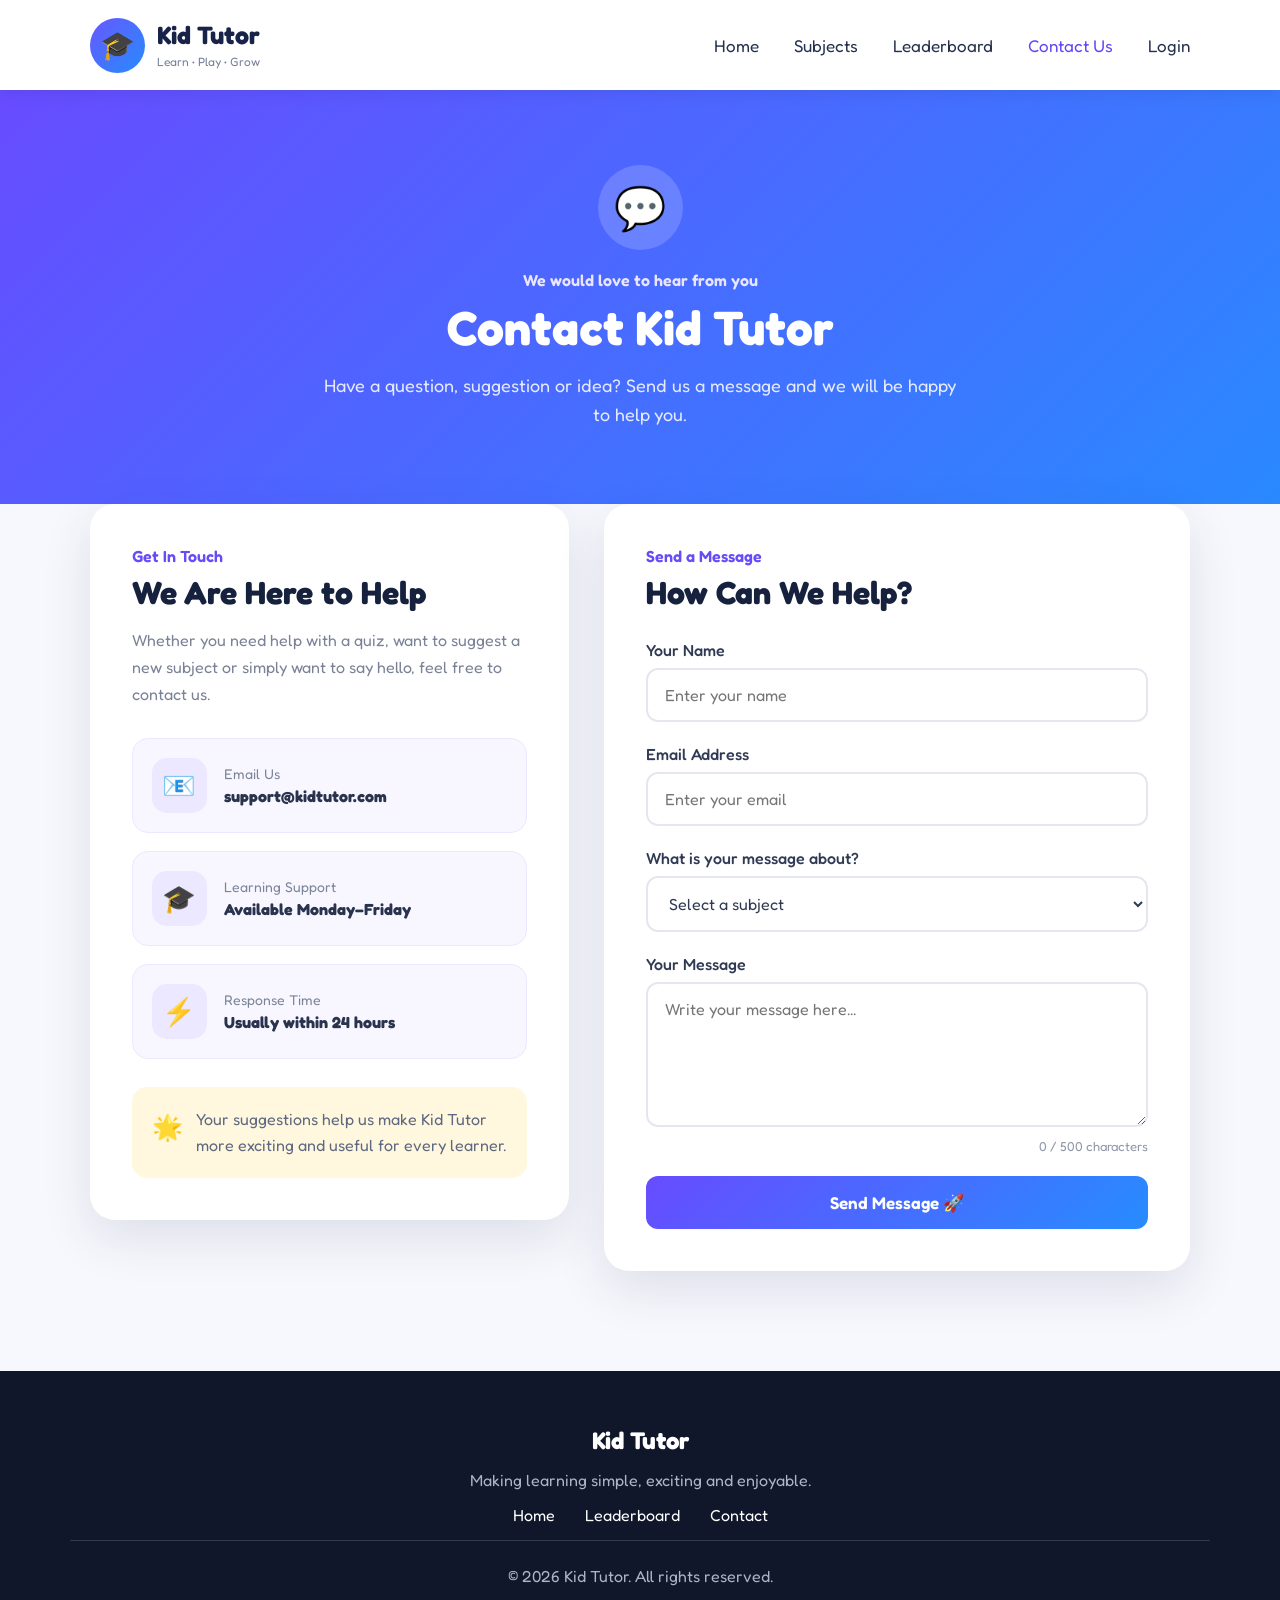
==== contact.html @ fa397f94 "Initial Kid Tutor project with adaptive AI quiz" ====
<!DOCTYPE html>
<html lang="en">

<head>

    <meta charset="UTF-8">

    <meta
        name="viewport"
        content="width=device-width, initial-scale=1.0"
    >

    <title>Contact Us | Kid Tutor</title>

    <link
        rel="stylesheet"
        href="css/style.css"
    >

</head>

<body>


<!-- NAVBAR -->

<header class="navbar">

    <a
        href="index.html"
        class="logo"
    >

        <div class="logo-icon">

            🎓

        </div>


        <div>

            <h2>

                Kid Tutor

            </h2>

            <span>

                Learn • Play • Grow

            </span>

        </div>

    </a>


    <nav>

        <a href="index.html">

            Home

        </a>


        <a href="index.html#subjects">

            Subjects

        </a>


        <a href="leaderboard.html">

            Leaderboard

        </a>


        <a
            href="contact.html"
            class="active"
        >

            Contact Us

        </a>


        <a href="login.html">

            Login

        </a>

    </nav>

</header>


<!-- CONTACT HERO -->

<section class="contact-hero">


    <div class="contact-hero-content">


        <div class="contact-hero-icon">

            💬

        </div>


        <p>

            We would love to hear from you

        </p>


        <h1>

            Contact Kid Tutor

        </h1>


        <span>

            Have a question, suggestion or idea?
            Send us a message and we will be happy
            to help you.

        </span>


    </div>


</section>


<!-- CONTACT PAGE -->

<main class="contact-page">


    <section class="contact-container">


        <!-- LEFT SIDE -->

        <div class="contact-information">


            <p class="quiz-label">

                Get In Touch

            </p>


            <h2>

                We Are Here to Help

            </h2>


            <p class="contact-introduction">

                Whether you need help with a quiz,
                want to suggest a new subject or
                simply want to say hello, feel free
                to contact us.

            </p>


            <!-- EMAIL -->

            <article class="contact-info-card">


                <div class="contact-info-icon">

                    📧

                </div>


                <div>

                    <p>

                        Email Us

                    </p>


                    <h3>

                        support@kidtutor.com

                    </h3>

                </div>


            </article>


            <!-- SUPPORT -->

            <article class="contact-info-card">


                <div class="contact-info-icon">

                    🎓

                </div>


                <div>

                    <p>

                        Learning Support

                    </p>


                    <h3>

                        Available Monday–Friday

                    </h3>

                </div>


            </article>


            <!-- RESPONSE -->

            <article class="contact-info-card">


                <div class="contact-info-icon">

                    ⚡

                </div>


                <div>

                    <p>

                        Response Time

                    </p>


                    <h3>

                        Usually within 24 hours

                    </h3>

                </div>


            </article>


            <!-- SMALL MESSAGE -->

            <div class="contact-note">

                <span>

                    🌟

                </span>


                <p>

                    Your suggestions help us make
                    Kid Tutor more exciting and
                    useful for every learner.

                </p>

            </div>


        </div>


        <!-- CONTACT FORM -->

        <div class="contact-form-card">


            <p class="quiz-label">

                Send a Message

            </p>


            <h2>

                How Can We Help?

            </h2>


            <form id="contactForm">


                <!-- NAME -->

                <div class="form-group">


                    <label for="contactName">

                        Your Name

                    </label>


                    <input

                        id="contactName"

                        type="text"

                        placeholder="Enter your name"

                        required

                    >


                </div>


                <!-- EMAIL -->

                <div class="form-group">


                    <label for="contactEmail">

                        Email Address

                    </label>


                    <input

                        id="contactEmail"

                        type="email"

                        placeholder="Enter your email"

                        required

                    >


                </div>


                <!-- SUBJECT -->

                <div class="form-group">


                    <label for="contactSubject">

                        What is your message about?

                    </label>


                    <select

                        id="contactSubject"

                        required

                    >


                        <option value="">

                            Select a subject

                        </option>


                        <option value="Quiz Help">

                            Quiz Help

                        </option>


                        <option value="New Subject">

                            Suggest a New Subject

                        </option>


                        <option value="Technical Problem">

                            Technical Problem

                        </option>


                        <option value="Feedback">

                            Feedback

                        </option>


                        <option value="Other">

                            Other

                        </option>


                    </select>


                </div>


                <!-- MESSAGE -->

                <div class="form-group">


                    <label for="contactMessage">

                        Your Message

                    </label>


                    <textarea

                        id="contactMessage"

                        placeholder="Write your message here..."

                        maxlength="500"

                        required

                    ></textarea>


                    <div class="character-count">


                        <span id="characterNumber">

                            0

                        </span>

                        / 500 characters


                    </div>


                </div>


                <!-- BUTTON -->

                <button

                    type="submit"

                    class="auth-button"

                >

                    Send Message 🚀

                </button>


            </form>


            <!-- SUCCESS/ERROR -->

            <div

                id="contactFormMessage"

                class="form-message"

            >

            </div>


        </div>


    </section>


</main>


<!-- FOOTER -->

<footer>


    <h2>

        Kid Tutor

    </h2>


    <p>

        Making learning simple,
        exciting and enjoyable.

    </p>


    <div class="footer-links">


        <a href="index.html">

            Home

        </a>


        <a href="leaderboard.html">

            Leaderboard

        </a>


        <a href="contact.html">

            Contact

        </a>


    </div>


    <p class="copyright">

        © 2026 Kid Tutor.
        All rights reserved.

    </p>


</footer>


<script src="js/contact.js"></script>

<script src="js/navbar.js"></script>

<script src="js/contact.js"></script>

<script src="js/navbar.js"></script>

</body>


</body>

</html>
---- css/style.css ----
@import url(
'https://fonts.googleapis.com/css2?family=Fredoka:wght@400;500;600;700&display=swap'
);


* {

    margin: 0;

    padding: 0;

    box-sizing: border-box;

}


html {

    scroll-behavior: smooth;

}


body {

    font-family: "Fredoka",
    sans-serif;

    background: #f8f9ff;

    color: #15213d;

}


/* NAVBAR */


.navbar {

    height: 90px;

    padding: 0 7%;

    display: flex;

    justify-content:
    space-between;

    align-items: center;

    background: white;

    box-shadow:
    0 3px 15px
    rgba(0, 0, 0, 0.08);

    position: sticky;

    top: 0;

    z-index: 1000;

}


.logo {

    display: flex;

    align-items: center;

    gap: 12px;

    color: #172348;

    text-decoration: none;

}


.logo-icon {

    width: 55px;

    height: 55px;

    display: grid;

    place-items: center;

    background:

    linear-gradient(
    135deg,
    #6857ff,
    #268cff
    );

    border-radius: 50%;

    font-size: 28px;

}


.logo h2 {

    font-size: 25px;

}


.logo span {

    color: #75809b;

    font-size: 12px;

}


nav {

    display: flex;

    align-items: center;

    gap: 35px;

}


nav a {

    color: #25314d;

    text-decoration: none;

    font-size: 17px;

    transition: 0.3s;

}


nav a:hover,

nav .active {

    color: #6048f5;

}


/* HERO */


.hero {

    min-height:
    calc(
    100vh - 90px
    );

    padding: 80px 8%;

    display: grid;

    grid-template-columns:
    1.2fr 1fr;

    align-items: center;

    gap: 60px;

    background:

    linear-gradient(

    130deg,

    #f5f2ff,

    #eef8ff

    );

}


.small-heading {

    color: #674cf5;

    font-weight: 600;

    margin-bottom: 20px;

}


.hero h1 {

    max-width: 650px;

    font-size: 68px;

    line-height: 1.08;

}


.hero h1 span {

    display: block;

    color: #6049f5;

}


.hero-description {

    max-width: 580px;

    margin: 25px 0;

    color: #6e7890;

    font-size: 20px;

    line-height: 1.7;

}


.hero-buttons {

    display: flex;

    gap: 20px;

}


.primary-button,

.secondary-button {

    padding:
    15px 28px;

    border-radius:
    12px;

    text-decoration:
    none;

    font-size:
    17px;

    transition:
    0.3s;

}


.primary-button {

    color:
    white;

    background:

    linear-gradient(

    135deg,

    #674cff,

    #258cff

    );

}


.secondary-button {

    color:
    #6049f5;

    background:
    white;

    border:

    2px solid

    #6049f5;

}


.primary-button:hover,

.secondary-button:hover {

    transform:

    translateY(-5px);

}


/* HERO CARD */


.learning-card {

    max-width:
    420px;

    padding:
    60px 35px;

    margin:
    auto;

    text-align:
    center;

    background:
    white;

    border-radius:
    30px;

    box-shadow:

    0 25px 60px

    rgba(
    74,
    67,
    145,
    0.18
    );

}


.big-emoji {

    font-size:
    120px;

}


.learning-card h2 {

    margin:
    20px 0 10px;

    font-size:
    31px;

}


.learning-card p {

    color:
    #7a8296;

    font-size:
    17px;

}


/* SUBJECTS */


.subjects {

    padding:

    100px 7%;

}


.section-heading {

    text-align:
    center;

    margin-bottom:
    55px;

}


.section-heading p {

    color:
    #654cf6;

    margin-bottom:
    10px;

}


.section-heading h2 {

    font-size:
    43px;

}


.subject-container {
    width: 100%;
    max-width: 1650px;
    margin: 0 auto;

    display: grid;

    grid-template-columns: repeat(5, minmax(0, 1fr));

    gap: 30px;
}

.subject-card {

    padding:
    35px 27px;

    color:
    #17213e;

    background:
    white;

    border-radius:
    22px;

    text-decoration:
    none;

    box-shadow:

    0 12px 35px

    rgba(
    32,
    41,
    77,
    0.09
    );

    transition:
    0.35s;

}


.subject-card:hover {

    transform:

    translateY(-12px);

}


.subject-icon {

    width:
    70px;

    height:
    70px;

    display:
    grid;

    place-items:
    center;

    margin-bottom:
    25px;

    border-radius:
    20px;

    font-size:
    35px;

}


.math
.subject-icon {

    background:
    #fff0e6;

}


.science
.subject-icon {

    background:
    #e8fff1;

}


.english
.subject-icon {

    background:
    #eeeaff;

}


.world
.subject-icon {

    background:
    #e8f7ff;

}


.subject-card h3 {

    margin-bottom:
    13px;

    font-size:
    23px;

}


.subject-card p {

    min-height:
    75px;

    color:
    #7a8296;

    line-height:
    1.6;

}


.subject-card span {

    color:
    #6049f5;

    font-weight:
    600;

}


/* FOOTER */


footer {

    padding:
    55px;

    color:
    white;

    text-align:
    center;

    background:
    #10172b;

}


footer p {

    margin:
    15px;

    color:
    #adb4c7;

}


.footer-links {

    display:
    flex;

    justify-content:
    center;

    gap:
    30px;

}


.footer-links a {

    color:
    white;

    text-decoration:
    none;

}


.copyright {

    padding-top:
    25px;

    border-top:

    1px solid

    #333a50;

}


/* RESPONSIVE */


@media(

max-width:
900px

){


.navbar {

padding:
0 4%;

}


nav {

display:
none;

}


.hero {

grid-template-columns:
1fr;

text-align:
center;

}


.hero h1 {

font-size:
48px;

}


.hero-description {

margin:

25px auto;

}


.hero-buttons {

justify-content:
center;

}


.subject-container {

grid-template-columns:

repeat(
2,
1fr
);

}


}


@media(

max-width:
550px

){


.hero h1 {

font-size:
38px;

}


.hero-buttons {

flex-direction:
column;

}


.subject-container {

grid-template-columns:
1fr;

}


}

/* ============================= */
/* LOGIN AND REGISTER PAGE */
/* ============================= */


.auth-page {

    min-height:
    calc(100vh - 90px);

    padding:
    70px 20px;

    display:
    flex;

    justify-content:
    center;

    align-items:
    center;

    background:

    linear-gradient(

    135deg,

    #f4f1ff,

    #edf8ff

    );

}


.auth-card {

    width:
    100%;

    max-width:
    500px;

    padding:
    45px;

    background:
    white;

    border-radius:
    28px;

    box-shadow:

    0 25px 65px

    rgba(
    56,
    55,
    112,
    0.16
    );

}


.auth-icon {

    width:
    75px;

    height:
    75px;

    margin:
    0 auto 15px;

    display:
    grid;

    place-items:
    center;

    font-size:
    36px;

    background:

    linear-gradient(

    135deg,

    #eeeaff,

    #e5f5ff

    );

    border-radius:
    50%;

}


.auth-small-heading {

    color:
    #6049f5;

    text-align:
    center;

    font-weight:
    600;

}


.auth-card h1 {

    margin:
    8px 0;

    text-align:
    center;

    font-size:
    34px;

}


.auth-description {

    margin-bottom:
    30px;

    color:
    #7a8296;

    text-align:
    center;

    line-height:
    1.5;

}


.form-group {

    margin-bottom:
    22px;

}


.form-group label {

    display:
    block;

    margin-bottom:
    8px;

    color:
    #303a54;

    font-weight:
    500;

}


.form-group input {

    width:
    100%;

    height:
    54px;

    padding:
    0 17px;

    border:

    2px solid

    #e5e7f0;

    border-radius:
    12px;

    outline:
    none;

    font-family:
    inherit;

    font-size:
    16px;

    transition:
    0.3s;

}


.form-group input:focus {

    border-color:
    #654cf6;

    box-shadow:

    0 0 0 4px

    rgba(
    101,
    76,
    246,
    0.1
    );

}


.password-container {

    position:
    relative;

}


.password-container input {

    padding-right:
    60px;

}


.password-button {

    position:
    absolute;

    top:
    50%;

    right:
    14px;

    transform:
    translateY(-50%);

    border:
    none;

    background:
    transparent;

    cursor:
    pointer;

    font-size:
    18px;

}


.form-options {

    margin-bottom:
    25px;

    display:
    flex;

    justify-content:
    space-between;

    align-items:
    center;

    font-size:
    14px;

}


.remember-me {

    display:
    flex;

    align-items:
    center;

    gap:
    7px;

    color:
    #687188;

}


.form-options a {

    color:
    #6049f5;

    text-decoration:
    none;

}


.auth-button {

    width:
    100%;

    padding:
    16px;

    color:
    white;

    border:
    none;

    border-radius:
    12px;

    background:

    linear-gradient(

    135deg,

    #674cff,

    #278cff

    );

    font-family:
    inherit;

    font-size:
    17px;

    font-weight:
    600;

    cursor:
    pointer;

    transition:
    0.3s;

}


.auth-button:hover {

    transform:

    translateY(-3px);

    box-shadow:

    0 10px 25px

    rgba(
    96,
    73,
    245,
    0.3
    );

}


.auth-switch {

    margin-top:
    27px;

    color:
    #737c91;

    text-align:
    center;

}


.auth-switch a {

    color:
    #6049f5;

    font-weight:
    600;

    text-decoration:
    none;

}


.form-message {

    margin-top:
    18px;

    padding:
    12px;

    display:
    none;

    text-align:
    center;

    border-radius:
    10px;

}


.success-message {

    display:
    block;

    color:
    #16854c;

    background:
    #e6fff1;

}


.error-message {

    display:
    block;

    color:
    #d53d3d;

    background:
    #fff0f0;

}


/* MOBILE */


@media (

max-width:
550px

) {


.auth-card {

padding:
35px 22px;

}


.auth-card h1 {

font-size:
28px;

}


.form-options {

align-items:
flex-start;

gap:
15px;

flex-direction:
column;

}


}


/* ============================= */
/* REGISTER PAGE */
/* ============================= */


.terms {

    display: flex;

    align-items: flex-start;

    gap: 10px;

    margin:

    5px 0 25px;

    color: #737c91;

    font-size: 14px;

    line-height: 1.5;

}


.terms input {

    width: 17px;

    height: 17px;

    margin-top: 2px;

    accent-color: #6049f5;

    cursor: pointer;

}


/* ================================= */
/* QUIZ PAGE */
/* ================================= */


.quiz-page {

    min-height:
    calc(100vh - 90px);

    padding:
    70px 20px;

    display:
    flex;

    justify-content:
    center;

    align-items:
    flex-start;

    background:

    linear-gradient(

    135deg,

    #f4f1ff,

    #edf8ff

    );

}


.quiz-container {

    width:
    100%;

    max-width:
    900px;

    padding:
    45px;

    background:
    white;

    border-radius:
    28px;

    box-shadow:

    0 25px 65px

    rgba(
    56,
    55,
    112,
    0.15
    );

}


.quiz-top {

    display:
    flex;

    justify-content:
    space-between;

    align-items:
    center;

    gap:
    30px;

}


.quiz-label {

    margin-bottom:
    7px;

    color:
    #654cf6;

    font-weight:
    600;

}


.quiz-top h1 {

    font-size:
    31px;

}


.question-counter {

    padding:
    11px 18px;

    color:
    #6049f5;

    background:
    #efecff;

    border-radius:
    30px;

    font-weight:
    600;

    white-space:
    nowrap;

}


.progress-container {

    width:
    100%;

    height:
    11px;

    margin:
    30px 0 45px;

    overflow:
    hidden;

    background:
    #e9eaf2;

    border-radius:
    20px;

}


.progress-bar {

    width:
    20%;

    height:
    100%;

    background:

    linear-gradient(

    90deg,

    #674cff,

    #268cff

    );

    border-radius:
    20px;

    transition:
    width 0.5s;

}


.quiz-content {

    text-align:
    center;

}


.question-icon {

    width:
    75px;

    height:
    75px;

    margin:
    auto;

    display:
    grid;

    place-items:
    center;

    background:
    #efecff;

    border-radius:
    22px;

    font-size:
    37px;

}


.question-small {

    margin:
    22px 0 8px;

    color:
    #858da1;

}


.question-text {

    max-width:
    700px;

    margin:
    0 auto 35px;

    color:
    #17213e;

    font-size:
    29px;

    line-height:
    1.4;

}


.answer-container {

    display:
    grid;

    grid-template-columns:

    repeat(
    2,
    1fr
    );

    gap:
    18px;

}


.answer-button {

    min-height:
    70px;

    padding:
    15px 20px;

    color:
    #303a54;

    text-align:
    left;

    border:

    2px solid

    #e5e7f0;

    border-radius:
    15px;

    background:
    white;

    font-family:
    inherit;

    font-size:
    17px;

    cursor:
    pointer;

    transition:
    0.25s;

}


.answer-button:hover {

    border-color:
    #654cf6;

    background:
    #f7f5ff;

    transform:

    translateY(-2px);

}


.answer-button.correct {

    color:
    #117745;

    border-color:
    #28b56d;

    background:
    #eafff3;

}


.answer-button.wrong {

    color:
    #c93636;

    border-color:
    #ef6464;

    background:
    #fff0f0;

}


.answer-button:disabled {

    cursor:
    default;

}


.answer-message {

    min-height:
    30px;

    margin:
    25px 0 12px;

    font-size:
    17px;

    font-weight:
    600;

}


.correct-text {

    color:
    #16854c;

}


.wrong-text {

    color:
    #d53d3d;

}


.next-button {

    padding:
    15px 30px;

    color:
    white;

    border:
    none;

    border-radius:
    12px;

    background:

    linear-gradient(

    135deg,

    #674cff,

    #278cff

    );

    font-family:
    inherit;

    font-size:
    17px;

    font-weight:
    600;

    cursor:
    pointer;

    transition:
    0.3s;

}


.next-button:hover {

    transform:

    translateY(-3px);

}


.next-button:disabled {

    opacity:
    0.45;

    cursor:
    not-allowed;

    transform:
    none;

}


/* RESULT */


.result-container {

    display:
    none;

    text-align:
    center;

}


.result-trophy {

    font-size:
    85px;

}


.result-container h2 {

    margin:
    8px;

    font-size:
    38px;

}


.result-description {

    color:
    #7a8296;

}


.score-circle {

    width:
    150px;

    height:
    150px;

    margin:
    30px auto;

    display:
    grid;

    place-items:
    center;

    border:

    13px solid

    #654cf6;

    border-radius:
    50%;

    background:
    #f4f1ff;

}


.score-circle span {

    color:
    #6049f5;

    font-size:
    37px;

    font-weight:
    700;

}


.result-container h3 {

    font-size:
    24px;

}


.result-message {

    margin:
    15px;

    color:
    #737c91;

    font-size:
    17px;

}


.result-buttons {

    margin-top:
    30px;

    display:
    flex;

    justify-content:
    center;

    gap:
    18px;

}


.result-buttons button {

    border:
    none;

    font-family:
    inherit;

    font-size:
    16px;

    cursor:
    pointer;

}


/* QUIZ MOBILE */


@media (

max-width:
650px

) {


.quiz-container {

padding:

32px 20px;

}


.quiz-top {

align-items:

flex-start;

flex-direction:

column;

}


.quiz-top h1 {

font-size:

25px;

}


.answer-container {

grid-template-columns:

1fr;

}


.question-text {

font-size:

23px;

}


.result-buttons {

flex-direction:

column;

}


}

/* ================================= */
/* LEADERBOARD */
/* ================================= */


.leaderboard-hero {

    padding:
    75px 20px 150px;

    color:
    white;

    text-align:
    center;

    background:

    linear-gradient(

    135deg,

    #674cff,

    #278cff

    );

}


.trophy-icon {

    width:
    85px;

    height:
    85px;

    margin:
    auto;

    display:
    grid;

    place-items:
    center;

    background:

    rgba(
    255,
    255,
    255,
    0.17
    );

    border-radius:
    50%;

    font-size:
    45px;

}


.leaderboard-heading p {

    margin:
    20px 0 8px;

    color:
    #e9e5ff;

    font-weight:
    600;

}


.leaderboard-heading h1 {

    font-size:
    48px;

}


.leaderboard-heading span {

    display:
    block;

    max-width:
    600px;

    margin:
    15px auto;

    color:
    #e5eaff;

    font-size:
    18px;

    line-height:
    1.6;

}


.leaderboard-page {

    padding:
    0 7% 100px;

    background:
    #f7f8fd;

}


.top-player-container {

    max-width:
    1000px;

    margin:
    -95px auto 55px;

    display:
    grid;

    grid-template-columns:

    repeat(
    3,
    1fr
    );

    align-items:
    end;

    gap:
    25px;

}


.top-player-card {

    min-height:
    285px;

    padding:
    35px 25px;

    position:
    relative;

    text-align:
    center;

    background:
    white;

    border-radius:
    25px;

    box-shadow:

    0 20px 50px

    rgba(
    38,
    46,
    89,
    0.14
    );

}


.first-place {

    min-height:
    335px;

    padding-top:
    55px;

    border:

    3px solid

    #ffd45b;

}


.crown {

    position:
    absolute;

    top:
    -36px;

    left:
    50%;

    transform:

    translateX(-50%);

    font-size:
    50px;

}


.rank-medal {

    font-size:
    40px;

}


.player-avatar {

    width:
    75px;

    height:
    75px;

    margin:
    15px auto;

    display:
    grid;

    place-items:
    center;

    background:
    #f1efff;

    border-radius:
    50%;

    font-size:
    38px;

}


.top-player-card h3 {

    margin-bottom:
    5px;

    font-size:
    22px;

}


.top-player-card p {

    margin-bottom:
    15px;

    color:
    #7b8498;

}


.top-player-card strong {

    color:
    #6049f5;

    font-size:
    31px;

}


/* STATISTICS */


.statistics-container {

    max-width:
    1100px;

    margin:
    auto;

    display:
    grid;

    grid-template-columns:

    repeat(
    3,
    1fr
    );

    gap:
    22px;

}


.stat-card {

    padding:
    25px;

    display:
    flex;

    align-items:
    center;

    gap:
    18px;

    background:
    white;

    border-radius:
    18px;

    box-shadow:

    0 10px 30px

    rgba(
    38,
    46,
    89,
    0.08
    );

}


.stat-icon {

    width:
    60px;

    height:
    60px;

    display:
    grid;

    place-items:
    center;

    background:
    #efecff;

    border-radius:
    17px;

    font-size:
    29px;

}


.stat-card p {

    color:
    #7a8296;

}


.stat-card h3 {

    margin-top:
    4px;

    color:
    #6049f5;

    font-size:
    27px;

}


/* HISTORY */


.history-card {

    max-width:
    1100px;

    margin:
    40px auto 0;

    padding:
    35px;

    background:
    white;

    border-radius:
    25px;

    box-shadow:

    0 15px 45px

    rgba(
    38,
    46,
    89,
    0.1
    );

}


.history-heading {

    margin-bottom:
    30px;

    display:
    flex;

    justify-content:
    space-between;

    align-items:
    center;

}


.history-heading h2 {

    font-size:
    30px;

}


.clear-history-button {

    padding:
    11px 18px;

    color:
    #dc4545;

    border:

    2px solid

    #ffd5d5;

    border-radius:
    10px;

    background:
    #fff5f5;

    font-family:
    inherit;

    cursor:
    pointer;

}


.table-container {

    overflow-x:
    auto;

}


table {

    width:
    100%;

    border-collapse:
    collapse;

}


th {

    padding:
    16px;

    color:
    #606b84;

    text-align:
    left;

    background:
    #f4f2ff;

}


td {

    padding:
    18px 16px;

    color:
    #525d75;

    border-bottom:

    1px solid

    #eceef4;

}


.score-badge {

    padding:
    7px 12px;

    color:
    #6049f5;

    background:
    #efecff;

    border-radius:
    20px;

    font-weight:
    600;

}


.empty-leaderboard {

    padding:
    55px 20px;

    display:
    none;

    text-align:
    center;

}


.empty-leaderboard div {

    font-size:
    70px;

}


.empty-leaderboard h3 {

    margin:
    15px;

    font-size:
    25px;

}


.empty-leaderboard p {

    margin-bottom:
    30px;

    color:
    #7a8296;

}


/* LEADERBOARD MOBILE */


@media (

max-width:
800px

) {


.top-player-container {

grid-template-columns:

1fr;

}


.first-place {

order:

-1;

}


.statistics-container {

grid-template-columns:

1fr;

}


.leaderboard-heading h1 {

font-size:

36px;

}


.history-heading {

align-items:

flex-start;

gap:

20px;

flex-direction:

column;

}


}


/* ================================= */
/* CONTACT PAGE */
/* ================================= */


.contact-hero {

    padding:
    75px 20px 140px;

    color:
    white;

    text-align:
    center;

    background:

    linear-gradient(

    135deg,

    #674cff,

    #278cff

    );

}


.contact-hero-icon {

    width:
    85px;

    height:
    85px;

    margin:
    auto;

    display:
    grid;

    place-items:
    center;

    background:

    rgba(
    255,
    255,
    255,
    0.17
    );

    border-radius:
    50%;

    font-size:
    42px;

}


.contact-hero-content > p {

    margin:
    20px 0 8px;

    color:
    #e9e5ff;

    font-weight:
    600;

}


.contact-hero-content h1 {

    font-size:
    48px;

}


.contact-hero-content > span {

    display:
    block;

    max-width:
    650px;

    margin:
    15px auto;

    color:
    #e5eaff;

    font-size:
    18px;

    line-height:
    1.6;

}


.contact-page {

    padding:
    0 7% 100px;

    background:
    #f7f8fd;

}


.contact-container {

    max-width:
    1150px;

    margin:
    -80px auto 0;

    display:
    grid;

    grid-template-columns:
    0.9fr 1.1fr;

    gap:
    35px;

    align-items:
    start;

}


/* CONTACT INFORMATION */


.contact-information {

    padding:
    42px;

    background:
    white;

    border-radius:
    25px;

    box-shadow:

    0 18px 50px

    rgba(
    38,
    46,
    89,
    0.12
    );

}


.contact-information h2 {

    margin-bottom:
    15px;

    font-size:
    32px;

}


.contact-introduction {

    margin-bottom:
    30px;

    color:
    #7a8296;

    line-height:
    1.7;

}


.contact-info-card {

    margin-bottom:
    18px;

    padding:
    19px;

    display:
    flex;

    align-items:
    center;

    gap:
    17px;

    background:
    #f8f7ff;

    border:

    1px solid

    #ebe8ff;

    border-radius:
    16px;

}


.contact-info-icon {

    min-width:
    55px;

    height:
    55px;

    display:
    grid;

    place-items:
    center;

    background:
    #ece8ff;

    border-radius:
    15px;

    font-size:
    27px;

}


.contact-info-card p {

    margin-bottom:
    4px;

    color:
    #7c8498;

    font-size:
    14px;

}


.contact-info-card h3 {

    color:
    #29334e;

    font-size:
    16px;

}


.contact-note {

    margin-top:
    28px;

    padding:
    20px;

    display:
    flex;

    align-items:
    flex-start;

    gap:
    13px;

    color:
    #5e6880;

    background:
    #fff8de;

    border-radius:
    15px;

    line-height:
    1.6;

}


.contact-note span {

    font-size:
    25px;

}


/* CONTACT FORM */


.contact-form-card {

    padding:
    42px;

    background:
    white;

    border-radius:
    25px;

    box-shadow:

    0 18px 50px

    rgba(
    38,
    46,
    89,
    0.12
    );

}


.contact-form-card h2 {

    margin-bottom:
    28px;

    font-size:
    32px;

}


.form-group select,

.form-group textarea {

    width:
    100%;

    padding:
    15px 17px;

    color:
    #303a54;

    border:

    2px solid

    #e5e7f0;

    border-radius:
    12px;

    outline:
    none;

    background:
    white;

    font-family:
    inherit;

    font-size:
    16px;

    transition:
    0.3s;

}


.form-group select {

    min-height:
    54px;

}


.form-group textarea {

    min-height:
    145px;

    resize:
    vertical;

}


.form-group select:focus,

.form-group textarea:focus {

    border-color:
    #654cf6;

    box-shadow:

    0 0 0 4px

    rgba(
    101,
    76,
    246,
    0.1
    );

}


.character-count {

    margin-top:
    7px;

    color:
    #9097a8;

    text-align:
    right;

    font-size:
    13px;

}


/* CONTACT MOBILE */


@media (

max-width:
850px

) {


.contact-container {

grid-template-columns:

1fr;

}


.contact-hero-content h1 {

font-size:

37px;

}


}


@media (

max-width:
550px

) {


.contact-information,

.contact-form-card {

padding:

30px 20px;

}


.contact-information h2,

.contact-form-card h2 {

font-size:

27px;

}


.contact-info-card {

align-items:

flex-start;

}


}

/* ================================= */
/* USER NAVBAR */
/* ================================= */


.user-name-link {

    padding:

    10px 16px;

    color:

    #6049f5 !important;

    background:

    #efecff;

    border-radius:

    30px;

    font-weight:

    600;

}


.logout-button {

    padding:

    10px 18px;

    color:

    white;

    border:

    none;

    border-radius:

    10px;

    background:

    linear-gradient(

        135deg,

        #ff6565,

        #e84464

    );

    font-family:

    inherit;

    font-size:

    15px;

    font-weight:

    600;

    cursor:

    pointer;

    transition:

    0.3s;

}


.logout-button:hover {

    transform:

    translateY(-2px);

    box-shadow:

    0 8px 18px

    rgba(

        232,

        68,

        100,

        0.25

    );

}

/* nav {
    display: none;
} */

/* ================================= */
/* AI QUIZ SUBJECT */
/* ================================= */


.ai-subject {

    position:

    relative;

    overflow:

    hidden;

    border:

    2px solid

    #dcd5ff;

    background:

    linear-gradient(

        145deg,

        #ffffff,

        #f5f1ff

    );

}


.ai-subject::before {

    content:

    "";

    width:

    120px;

    height:

    120px;

    position:

    absolute;

    top:

    -55px;

    right:

    -45px;

    background:

    rgba(

        103,

        76,

        255,

        0.12

    );

    border-radius:

    50%;

}


.ai-subject .subject-icon {

    background:

    linear-gradient(

        135deg,

        #eee8ff,

        #e4f4ff

    );

}


.ai-label {

    width:

    fit-content;

    margin-bottom:

    12px;

    padding:

    5px 10px;

    color:

    white;

    background:

    linear-gradient(

        135deg,

        #674cff,

        #278cff

    );

    border-radius:

    20px;

    font-size:

    10px;

    font-weight:

    700;

    letter-spacing:

    1px;

}


/* ================================= */
/* AI QUIZ SETUP PAGE */
/* ================================= */


.ai-setup-page {

    min-height:

    calc(

        100vh - 90px

    );

    padding:

    80px 7%;

    position:

    relative;

    overflow:

    hidden;

    background:

    linear-gradient(

        135deg,

        #f5f1ff,

        #edf8ff

    );

}


.ai-setup-container {

    max-width:

    1200px;

    margin:

    auto;

    display:

    grid;

    grid-template-columns:

    0.9fr 1.1fr;

    align-items:

    center;

    gap:

    80px;

    position:

    relative;

    z-index:

    2;

}


/* LEFT SIDE */


.ai-main-icon {

    width:

    95px;

    height:

    95px;

    display:

    grid;

    place-items:

    center;

    background:

    white;

    border-radius:

    28px;

    box-shadow:

    0 15px 40px

    rgba(

        81,

        67,

        170,

        0.15

    );

    font-size:

    53px;

}


.ai-powered-label {

    width:

    fit-content;

    margin:

    28px 0 15px;

    padding:

    7px 13px;

    color:

    #6049f5;

    background:

    #e9e4ff;

    border-radius:

    30px;

    font-size:

    12px;

    font-weight:

    700;

    letter-spacing:

    1px;

}


.ai-information > h1 {

    max-width:

    560px;

    color:

    #17213e;

    font-size:

    58px;

    line-height:

    1.08;

}


.ai-information > h1 span {

    display:

    block;

    color:

    #6049f5;

}


.ai-information > p {

    max-width:

    540px;

    margin:

    23px 0 35px;

    color:

    #707a92;

    font-size:

    18px;

    line-height:

    1.7;

}


.ai-feature {

    margin-bottom:

    18px;

    display:

    flex;

    align-items:

    center;

    gap:

    17px;

}


.ai-feature > div {

    min-width:

    53px;

    height:

    53px;

    display:

    grid;

    place-items:

    center;

    background:

    white;

    border-radius:

    15px;

    box-shadow:

    0 7px 20px

    rgba(

        49,

        51,

        101,

        0.08

    );

    font-size:

    26px;

}


.ai-feature h3 {

    margin-bottom:

    3px;

    font-size:

    17px;

}


.ai-feature p {

    color:

    #7b8498;

    font-size:

    14px;

}


/* FORM */


.ai-form-card {

    padding:

    42px;

    background:

    white;

    border:

    1px solid

    #ebe8f8;

    border-radius:

    28px;

    box-shadow:

    0 25px 70px

    rgba(

        55,

        50,

        110,

        0.16

    );

}


.ai-form-heading {

    margin-bottom:

    30px;

    text-align:

    center;

}


.ai-form-heading > div {

    width:

    62px;

    height:

    62px;

    margin:

    auto;

    display:

    grid;

    place-items:

    center;

    color:

    white;

    background:

    linear-gradient(

        135deg,

        #674cff,

        #278cff

    );

    border-radius:

    18px;

    font-size:

    28px;

}


.ai-form-heading h2 {

    margin:

    14px 0 5px;

    font-size:

    30px;

}


.ai-form-heading p {

    color:

    #7c8498;

}


.topic-input-container {

    position:

    relative;

}


.topic-input-container > span {

    position:

    absolute;

    top:

    50%;

    left:

    17px;

    transform:

    translateY(-50%);

    z-index:

    2;

}


.topic-input-container input {

    padding-left:

    50px;

}


.form-group small {

    display:

    block;

    margin-top:

    7px;

    color:

    #949bab;

}


/* TOPICS */


.topic-suggestions {

    margin:

    -5px 0 27px;

}


.topic-suggestions > p {

    margin-bottom:

    10px;

    color:

    #7c8498;

    font-size:

    13px;

}


.topic-suggestions > div {

    display:

    flex;

    flex-wrap:

    wrap;

    gap:

    8px;

}


.topic-chip {

    padding:

    8px 12px;

    color:

    #5c4bd7;

    border:

    1px solid

    #ded8ff;

    border-radius:

    25px;

    background:

    #f7f5ff;

    font-family:

    inherit;

    cursor:

    pointer;

    transition:

    0.2s;

}


.topic-chip:hover {

    color:

    white;

    background:

    #6049f5;

}


/* DIFFICULTY */


.difficulty-options {

    display:

    grid;

    grid-template-columns:

    repeat(

        3,

        1fr

    );

    gap:

    12px;

}


.difficulty-card {

    cursor:

    pointer;

}


.difficulty-card input {

    display:

    none;

}


.difficulty-card > div {

    padding:

    17px 10px;

    text-align:

    center;

    border:

    2px solid

    #e8e8f0;

    border-radius:

    15px;

    transition:

    0.25s;

}


.difficulty-card span {

    font-size:

    28px;

}


.difficulty-card h3 {

    margin:

    5px;

    font-size:

    16px;

}


.difficulty-card p {

    color:

    #8a91a2;

    font-size:

    11px;

}


.difficulty-card input:checked

+

div {

    border-color:

    #654cf6;

    background:

    #f3f0ff;

    box-shadow:

    0 0 0 3px

    rgba(

        101,

        76,

        246,

        0.08

    );

}


/* ADAPTIVE */


.adaptive-option {

    margin:

    5px 0 27px;

    padding:

    17px;

    display:

    flex;

    justify-content:

    space-between;

    align-items:

    center;

    gap:

    20px;

    border:

    2px solid

    #ded8ff;

    border-radius:

    16px;

    background:

    #f8f6ff;

    cursor:

    pointer;

}


.adaptive-option > div {

    display:

    flex;

    align-items:

    center;

    gap:

    13px;

}


.adaptive-option > div > span {

    font-size:

    29px;

}


.adaptive-option h3 {

    margin-bottom:

    3px;

    font-size:

    16px;

}


.adaptive-option p {

    color:

    #7f879a;

    font-size:

    12px;

}


.adaptive-option input {

    width:

    21px;

    height:

    21px;

    accent-color:

    #6049f5;

}


/* GENERATE BUTTON */


.generate-quiz-button {

    width:

    100%;

    padding:

    17px;

    display:

    flex;

    justify-content:

    center;

    align-items:

    center;

    gap:

    12px;

    color:

    white;

    border:

    none;

    border-radius:

    14px;

    background:

    linear-gradient(

        135deg,

        #674cff,

        #278cff

    );

    font-family:

    inherit;

    font-size:

    17px;

    font-weight:

    600;

    cursor:

    pointer;

    transition:

    0.3s;

}


.generate-quiz-button:hover {

    transform:

    translateY(-3px);

    box-shadow:

    0 12px 28px

    rgba(

        96,

        73,

        245,

        0.3

    );

}


/* DECORATION */


.ai-decoration {

    position:

    absolute;

    opacity:

    0.22;

    font-size:

    55px;

}


.decoration-one {

    top:

    12%;

    left:

    3%;

}


.decoration-two {

    right:

    4%;

    bottom:

    8%;

}


.decoration-three {

    left:

    42%;

    bottom:

    4%;

}


/* RESPONSIVE */


@media (

    max-width:

    900px

) {


.ai-setup-container {

grid-template-columns:

1fr;

gap:

55px;

}


.ai-information {

text-align:

center;

}


.ai-main-icon,

.ai-powered-label {

margin-left:

auto;

margin-right:

auto;

}


.ai-information > h1,

.ai-information > p {

margin-left:

auto;

margin-right:

auto;

}


.ai-feature {

max-width:

500px;

margin-left:

auto;

margin-right:

auto;

text-align:

left;

}


}


@media (

    max-width:

    550px

) {


.ai-form-card {

padding:

32px 20px;

}


.ai-information > h1 {

font-size:

40px;

}


.difficulty-options {

grid-template-columns:

1fr;

}


}

/* ================================= */
/* FIX SUBJECT CARD ALIGNMENT */
/* ================================= */

.subject-card {
    width: 100%;
    min-width: 0;
    min-height: 380px;

    padding: 38px 32px;

    display: flex;
    flex-direction: column;
    align-items: flex-start;

    position: relative;

    background: white;

    border-radius: 28px;

    box-sizing: border-box;

    overflow: hidden;
}

.subject-card .subject-icon {
    flex-shrink: 0;
}

.subject-card h3 {
    width: 100%;

    margin-top: 32px;
    margin-bottom: 15px;
}

.subject-card p {
    width: 100%;

    margin-bottom: 25px;

    line-height: 1.6;
}

.subject-card > span {
    margin-top: auto;
}


/* LAPTOP */

@media (max-width: 1400px) {

    .subject-container {
        grid-template-columns: repeat(3, minmax(0, 1fr));
    }

}


/* TABLET */

@media (max-width: 900px) {

    .subject-container {
        grid-template-columns: repeat(2, minmax(0, 1fr));
    }

}


/* MOBILE */

@media (max-width: 600px) {

    .subject-container {
        width: 100%;

        grid-template-columns: 1fr;

        gap: 25px;
    }


    .subject-card {

        min-height: 340px;

        padding: 32px 25px;
    }

}

/* ================================= */
/* ADAPTIVE AI QUIZ */
/* ================================= */


.adaptive-quiz-page {

    min-height:
    calc(100vh - 90px);

    padding:
    65px 20px;

    background:

    linear-gradient(

        135deg,

        #f5f1ff,

        #edf8ff

    );

}


.adaptive-quiz-container {

    width:
    100%;

    max-width:
    950px;

    margin:
    auto;

}


.adaptive-header {

    display:
    flex;

    justify-content:
    space-between;

    align-items:
    center;

    gap:
    35px;

}


.ai-live-label {

    width:
    fit-content;

    margin-bottom:
    12px;

    padding:
    7px 13px;

    color:
    #6049f5;

    background:
    #e9e4ff;

    border-radius:
    30px;

    font-size:
    12px;

    font-weight:
    700;

    letter-spacing:
    1px;

}


.adaptive-header h1 {

    color:
    #17213e;

    font-size:
    38px;

}


.adaptive-header p {

    margin-top:
    8px;

    color:
    #788196;

}


.difficulty-badge {

    min-width:
    170px;

    padding:
    15px 20px;

    display:
    flex;

    align-items:
    center;

    gap:
    13px;

    border-radius:
    17px;

}


.difficulty-badge > span {

    font-size:
    31px;

}


.difficulty-badge small {

    display:
    block;

    margin-bottom:
    3px;

    font-size:
    9px;

    letter-spacing:
    1px;

}


.difficulty-badge strong {

    font-size:
    17px;

}


.easy-level {

    color:
    #157448;

    background:
    #dcf9ea;

}


.medium-level {

    color:
    #9a6400;

    background:
    #fff1c7;

}


.hard-level {

    color:
    #bd3434;

    background:
    #ffe0e0;

}


/* PROGRESS */


.adaptive-progress-information {

    margin:
    38px 0 10px;

    display:
    flex;

    justify-content:
    space-between;

    color:
    #657087;

    font-weight:
    600;

}


.adaptive-progress-container {

    height:
    11px;

    overflow:
    hidden;

    background:
    #e3e5ee;

    border-radius:
    20px;

}


.adaptive-progress-bar {

    width:
    10%;

    height:
    100%;

    background:

    linear-gradient(

        90deg,

        #674cff,

        #278cff

    );

    border-radius:
    20px;

    transition:
    width 0.5s;

}


/* QUESTION */


.adaptive-question-card {

    margin-top:
    35px;

    padding:
    45px;

    display:
    none;

    background:
    white;

    border-radius:
    27px;

    box-shadow:

    0 20px 60px

    rgba(
        48,
        45,
        100,
        0.13
    );

}


.question-level-row {

    display:
    flex;

    justify-content:
    space-between;

    color:
    #7a8295;

    font-size:
    13px;

}


.question-level-row span:first-child {

    padding:
    7px 12px;

    color:
    #6049f5;

    background:
    #efecff;

    border-radius:
    20px;

    font-weight:
    600;

}


.adaptive-question-card h2 {

    max-width:
    760px;

    margin:
    35px 0;

    color:
    #17213e;

    font-size:
    28px;

    line-height:
    1.45;

}


.adaptive-answer-container {

    display:
    grid;

    grid-template-columns:

    repeat(
        2,
        1fr
    );

    gap:
    17px;

}


.adaptive-answer-button {

    min-height:
    72px;

    padding:
    17px 20px;

    color:
    #37415a;

    text-align:
    left;

    border:

    2px solid

    #e4e6ef;

    border-radius:
    14px;

    background:
    white;

    font-family:
    inherit;

    font-size:
    16px;

    cursor:
    pointer;

    transition:
    0.25s;

}


.adaptive-answer-button:hover {

    border-color:
    #654cf6;

    background:
    #f7f5ff;

    transform:

    translateY(-2px);

}


.adaptive-answer-button.correct {

    color:
    #147746;

    border-color:
    #25b46a;

    background:
    #e8fff2;

}


.adaptive-answer-button.wrong {

    color:
    #c43b3b;

    border-color:
    #ed6666;

    background:
    #fff0f0;

}


.adaptive-answer-button:disabled {

    cursor:
    default;

}


.adaptive-feedback {

    min-height:
    32px;

    margin:
    25px 0 12px;

    font-size:
    16px;

    font-weight:
    600;

}


.adaptive-next-button {

    padding:
    14px 28px;

    color:
    white;

    border:
    none;

    border-radius:
    12px;

    background:

    linear-gradient(

        135deg,

        #674cff,

        #278cff

    );

    font-family:
    inherit;

    font-size:
    16px;

    font-weight:
    600;

    cursor:
    pointer;

}


.adaptive-next-button:disabled {

    opacity:
    0.45;

    cursor:
    not-allowed;

}


/* LOADING */


.question-loading {

    margin-top:
    35px;

    padding:
    70px 30px;

    text-align:
    center;

    background:
    white;

    border-radius:
    27px;

    box-shadow:

    0 20px 60px

    rgba(
        48,
        45,
        100,
        0.1
    );

}


.ai-loading-icon {

    font-size:
    75px;

    animation:

    aiFloat

    1.5s

    infinite

    alternate;

}


@keyframes aiFloat {


from {

transform:

translateY(0);

}


to {

transform:

translateY(-10px);

}


}


.loading-dots {

    margin:
    22px;

}


.loading-dots span {

    width:
    11px;

    height:
    11px;

    margin:
    4px;

    display:
    inline-block;

    background:
    #6049f5;

    border-radius:
    50%;

    animation:

    loadingDot

    1.2s

    infinite;

}


.loading-dots span:nth-child(2) {

    animation-delay:
    0.2s;

}


.loading-dots span:nth-child(3) {

    animation-delay:
    0.4s;

}


@keyframes loadingDot {


50% {

opacity:

0.3;

transform:

translateY(-7px);

}


}


.question-loading h2 {

    margin-bottom:
    10px;

}


.question-loading p {

    color:
    #7b8498;

}


/* ERROR */


.quiz-error {

    margin-top:
    35px;

    padding:
    65px 30px;

    display:
    none;

    text-align:
    center;

    background:
    white;

    border-radius:
    27px;

}


.quiz-error > div {

    font-size:
    65px;

}


.quiz-error h2 {

    margin:
    15px;

}


.quiz-error p {

    margin-bottom:
    25px;

    color:
    #7b8498;

}


/* RESULT */


.adaptive-result {

    margin-top:
    35px;

    padding:
    50px;

    display:
    none;

    text-align:
    center;

    background:
    white;

    border-radius:
    27px;

    box-shadow:

    0 20px 60px

    rgba(
        48,
        45,
        100,
        0.13
    );

}


.adaptive-result-icon {

    font-size:
    80px;

}


.adaptive-result h2 {

    margin:
    7px;

    font-size:
    38px;

}


.adaptive-result > p {

    color:
    #7b8498;

}


.adaptive-score-circle {

    width:
    145px;

    height:
    145px;

    margin:
    30px auto;

    display:
    grid;

    place-items:
    center;

    color:
    #6049f5;

    border:

    12px solid

    #654cf6;

    border-radius:
    50%;

    background:
    #f3f0ff;

}


.adaptive-score-circle span {

    font-size:
    35px;

    font-weight:
    700;

}


.adaptive-result h3 {

    font-size:
    23px;

}


.adaptive-result-message {

    margin:
    13px;

}


.adaptive-result-details {

    max-width:
    700px;

    margin:
    35px auto;

    display:
    grid;

    grid-template-columns:

    repeat(
        3,
        1fr
    );

    gap:
    15px;

}


.adaptive-result-details article {

    padding:
    20px;

    background:
    #f8f7ff;

    border-radius:
    15px;

}


.adaptive-result-details span {

    font-size:
    27px;

}


.adaptive-result-details p {

    margin:
    8px;

    color:
    #81899b;

    font-size:
    13px;

}


.adaptive-result-details strong {

    color:
    #313b54;

}


/* MOBILE */


@media (

    max-width:
    650px

) {


.adaptive-header {

align-items:

flex-start;

flex-direction:

column;

}


.adaptive-header h1 {

font-size:

30px;

}


.adaptive-question-card {

padding:

32px 20px;

}


.adaptive-answer-container {

grid-template-columns:

1fr;

}


.adaptive-question-card h2 {

font-size:

23px;

}


.adaptive-result {

padding:

40px 20px;

}


.adaptive-result-details {

grid-template-columns:

1fr;

}


}
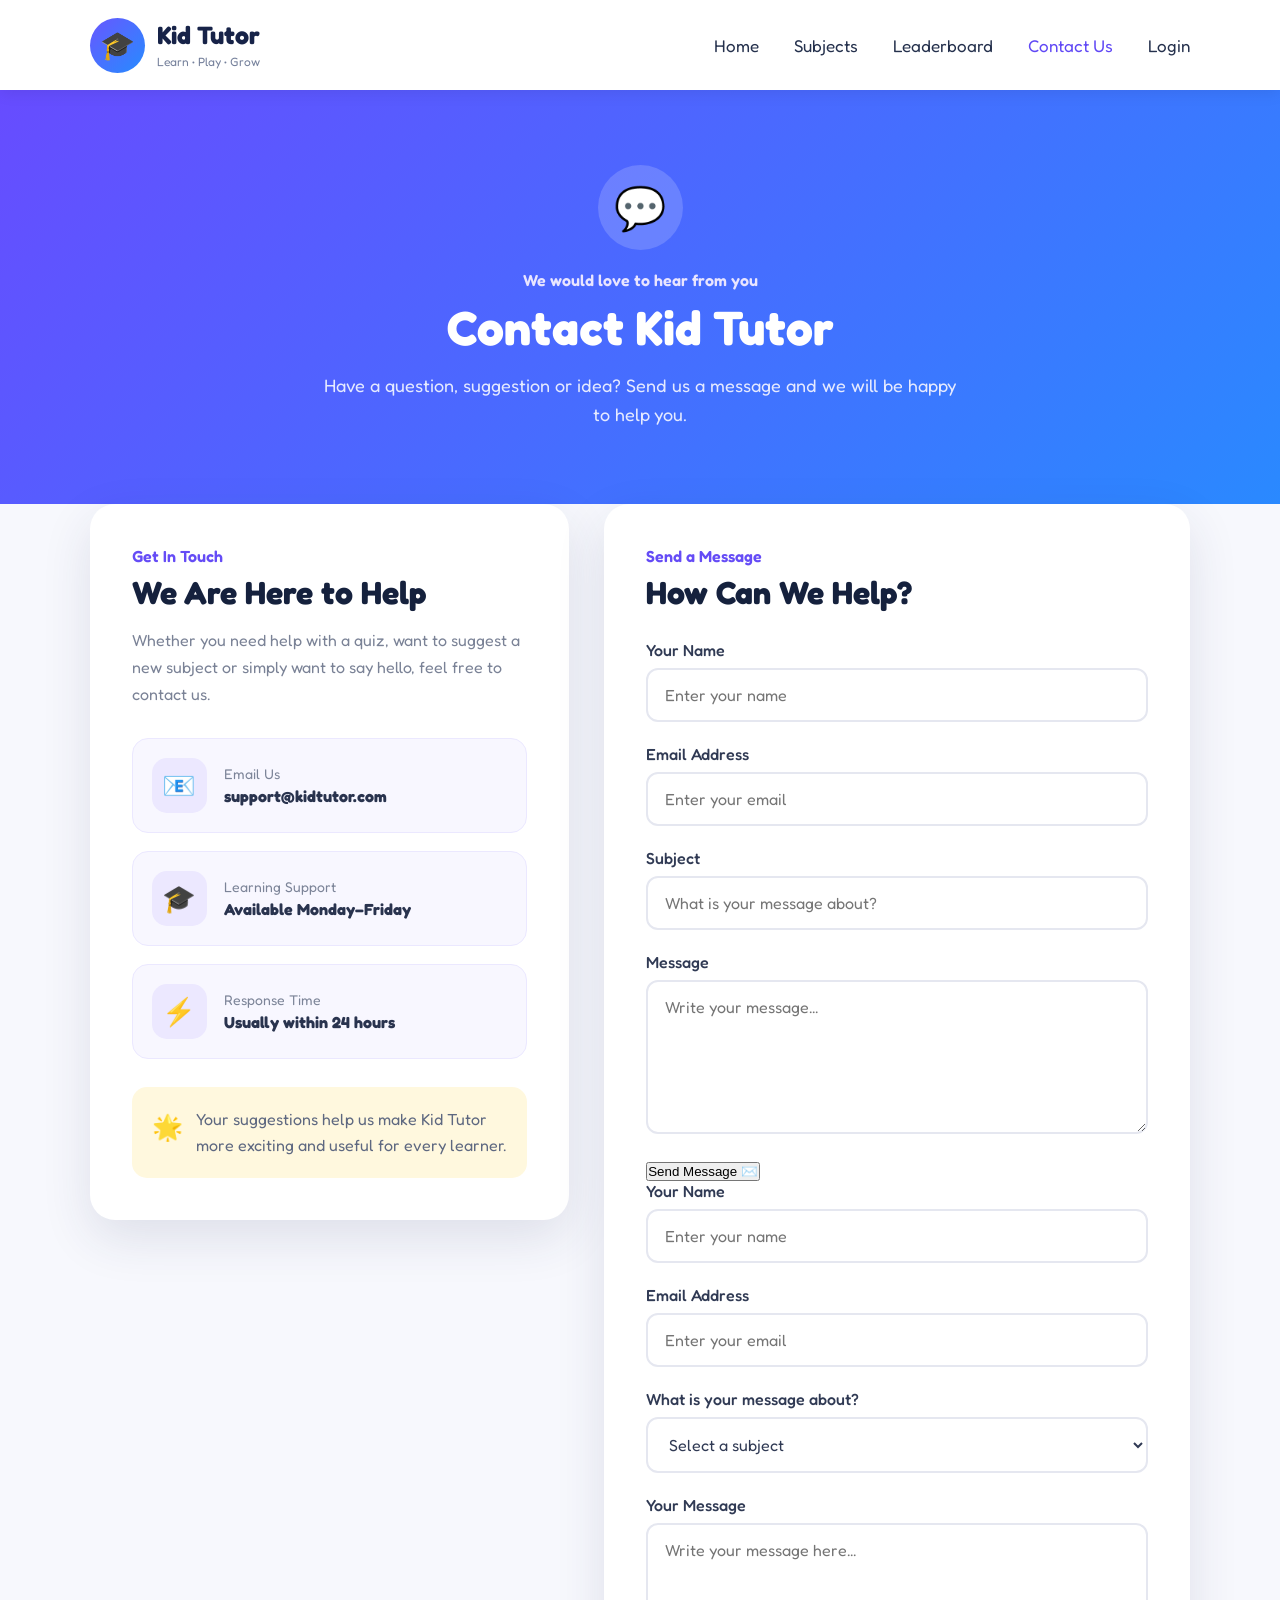
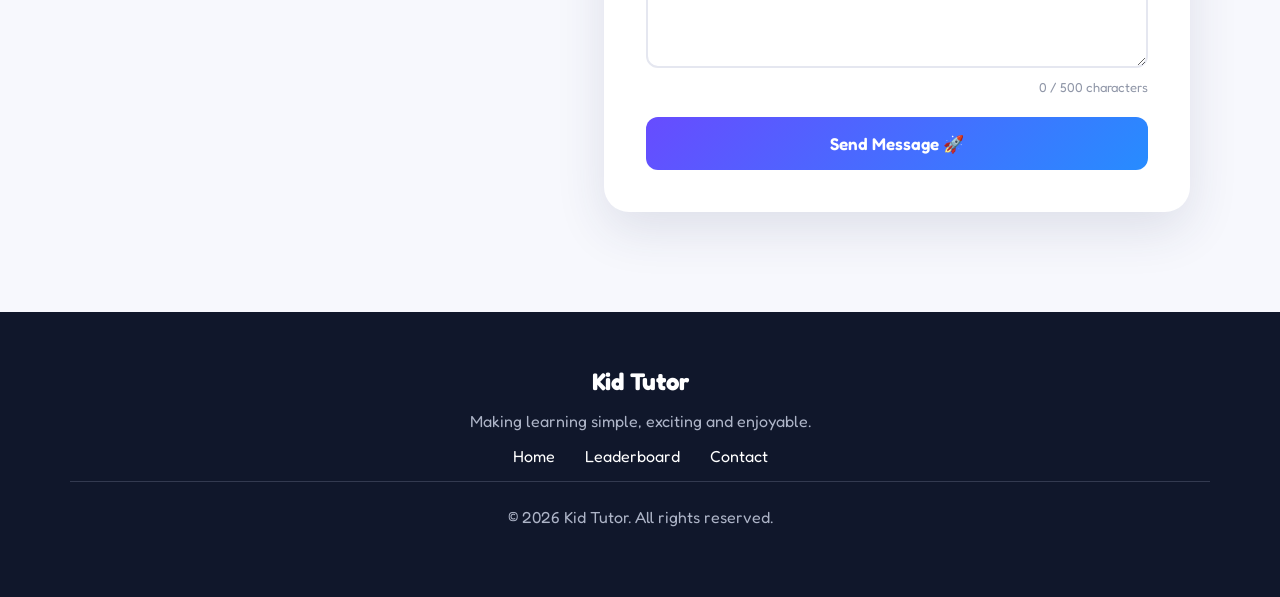
==== commit 441dc815: "Connect contact form to email" ====
--- a/contact.html
+++ b/contact.html
@@ -325,8 +325,137 @@
             </h2>
 
 
-            <form id="contactForm">
-
+<form id="contactForm">
+
+    <!-- Web3Forms access key -->
+
+    <input
+        type="hidden"
+        name="access_key"
+        value="30a05464-2226-45ab-a39b-f6fcdd563ccd"
+    >
+
+
+    <!-- Email subject -->
+
+    <input
+        type="hidden"
+        name="subject"
+        value="New Kid Tutor Contact Message"
+    >
+
+
+    <!-- Website name -->
+
+    <input
+        type="hidden"
+        name="from_name"
+        value="Kid Tutor Website"
+    >
+
+
+    <!-- Name -->
+
+    <div class="form-group">
+
+        <label for="name">
+            Your Name
+        </label>
+
+        <input
+            type="text"
+            id="name"
+            name="name"
+            placeholder="Enter your name"
+            required
+        >
+
+    </div>
+
+
+    <!-- Email -->
+
+    <div class="form-group">
+
+        <label for="email">
+            Email Address
+        </label>
+
+        <input
+            type="email"
+            id="email"
+            name="email"
+            placeholder="Enter your email"
+            required
+        >
+
+    </div>
+
+
+    <!-- User's subject -->
+
+    <div class="form-group">
+
+        <label for="userSubject">
+            Subject
+        </label>
+
+        <input
+            type="text"
+            id="userSubject"
+            name="user_subject"
+            placeholder="What is your message about?"
+            required
+        >
+
+    </div>
+
+
+    <!-- Message -->
+
+    <div class="form-group">
+
+        <label for="message">
+            Message
+        </label>
+
+        <textarea
+            id="message"
+            name="message"
+            rows="6"
+            placeholder="Write your message..."
+            required
+        ></textarea>
+
+    </div>
+
+
+    <!-- Bot protection -->
+
+    <input
+        type="checkbox"
+        name="botcheck"
+        style="display: none;"
+    >
+
+
+    <!-- Submit -->
+
+    <button
+        type="submit"
+        id="contactSubmitButton"
+    >
+
+        Send Message ✉️
+
+    </button>
+
+
+    <!-- Result message -->
+
+    <p id="contactResult"></p>
+
+</form>
 
                 <!-- NAME -->
 
@@ -602,6 +731,10 @@
 
 <script src="js/navbar.js"></script>
 
+<script src="js/navbar.js"></script>
+
+<script src="js/contact.js"></script>
+
 </body>
 
 
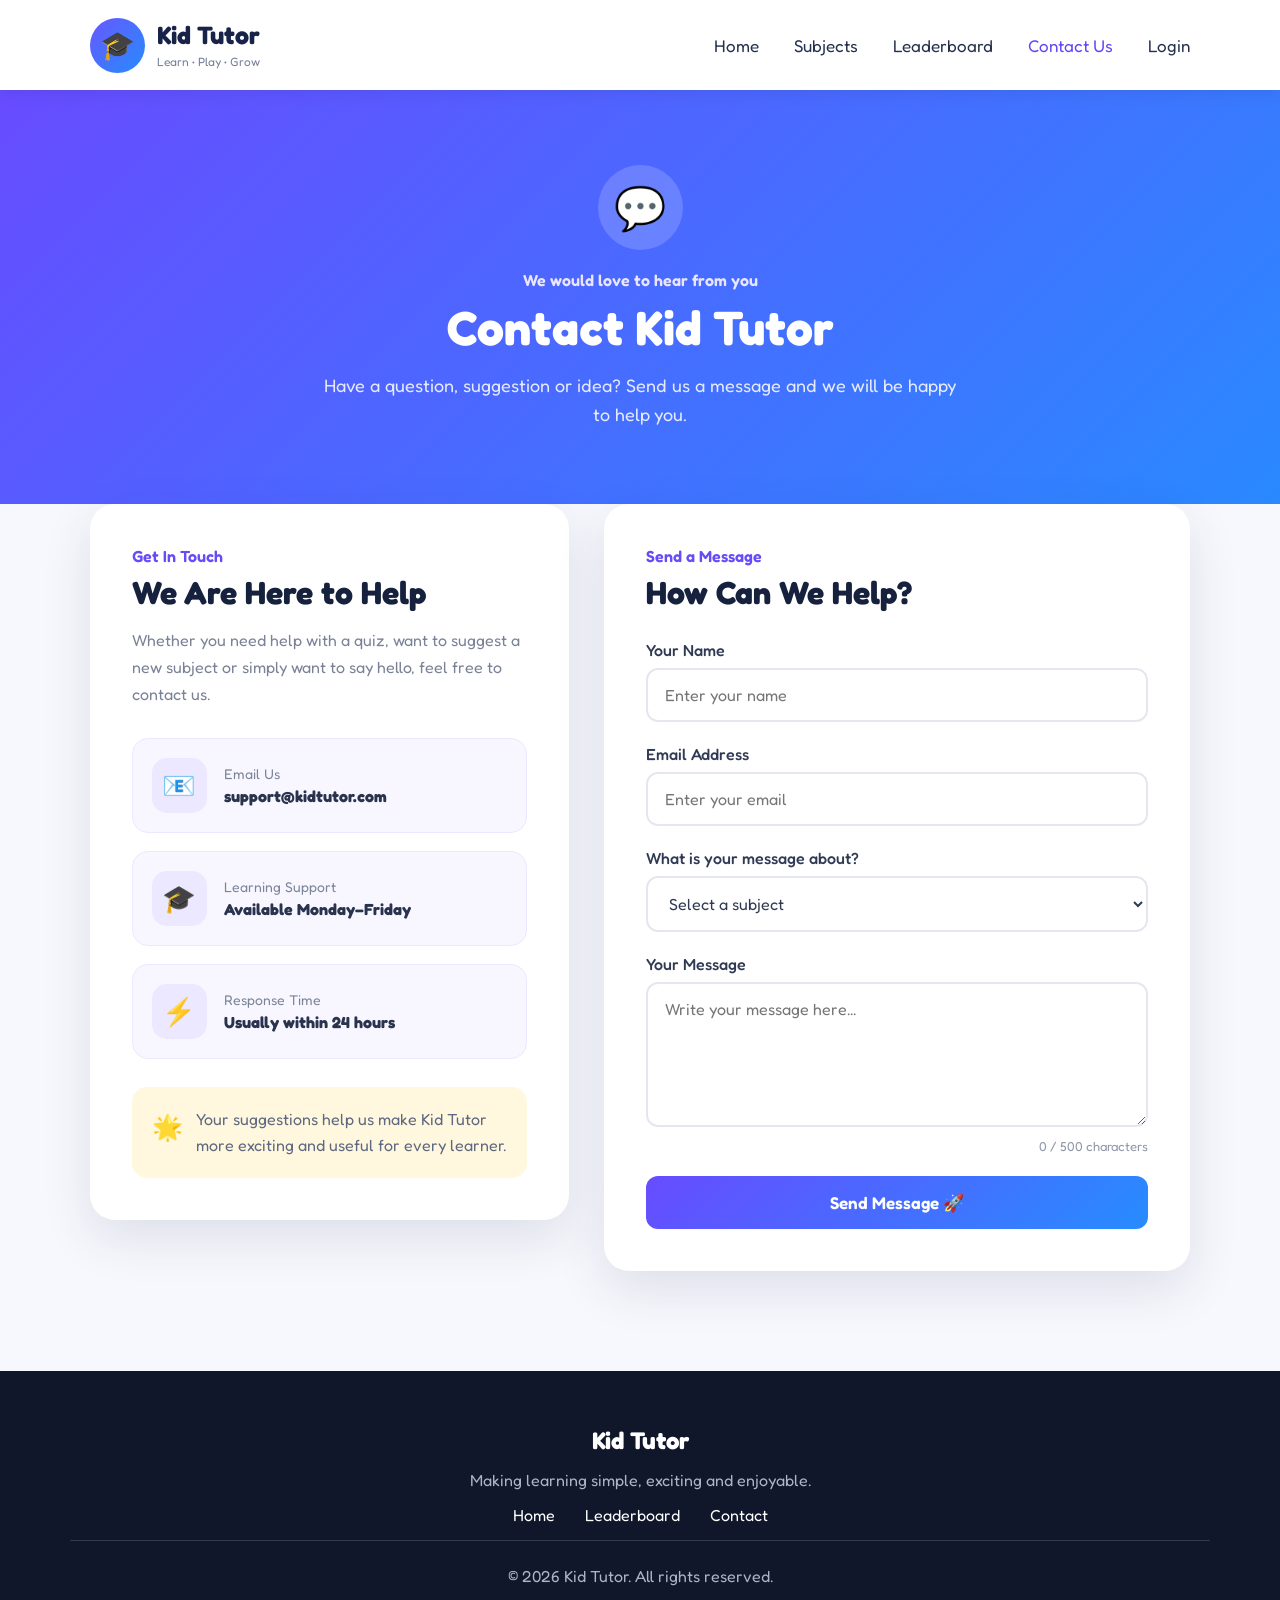
==== commit cda177cc: "Fix duplicate contact form" ====
--- a/contact.html
+++ b/contact.html
@@ -19,10 +19,13 @@
 
 </head>
 
+
 <body>
 
 
+<!-- ================================= -->
 <!-- NAVBAR -->
+<!-- ================================= -->
 
 <header class="navbar">
 
@@ -101,7 +104,9 @@
 </header>
 
 
+<!-- ================================= -->
 <!-- CONTACT HERO -->
+<!-- ================================= -->
 
 <section class="contact-hero">
 
@@ -133,7 +138,9 @@
         <span>
 
             Have a question, suggestion or idea?
+
             Send us a message and we will be happy
+
             to help you.
 
         </span>
@@ -145,7 +152,9 @@
 </section>
 
 
+<!-- ================================= -->
 <!-- CONTACT PAGE -->
+<!-- ================================= -->
 
 <main class="contact-page">
 
@@ -153,7 +162,9 @@
     <section class="contact-container">
 
 
-        <!-- LEFT SIDE -->
+        <!-- ================================= -->
+        <!-- LEFT INFORMATION -->
+        <!-- ================================= -->
 
         <div class="contact-information">
 
@@ -175,8 +186,11 @@
             <p class="contact-introduction">
 
                 Whether you need help with a quiz,
+
                 want to suggest a new subject or
+
                 simply want to say hello, feel free
+
                 to contact us.
 
             </p>
@@ -248,7 +262,7 @@
             </article>
 
 
-            <!-- RESPONSE -->
+            <!-- RESPONSE TIME -->
 
             <article class="contact-info-card">
 
@@ -281,10 +295,11 @@
             </article>
 
 
-            <!-- SMALL MESSAGE -->
+            <!-- INFORMATION MESSAGE -->
 
             <div class="contact-note">
 
+
                 <span>
 
                     🌟
@@ -295,18 +310,23 @@
                 <p>
 
                     Your suggestions help us make
+
                     Kid Tutor more exciting and
+
                     useful for every learner.
 
                 </p>
 
+
             </div>
 
 
         </div>
 
 
+        <!-- ================================= -->
         <!-- CONTACT FORM -->
+        <!-- ================================= -->
 
         <div class="contact-form-card">
 
@@ -325,419 +345,338 @@
             </h2>
 
 
-<form id="contactForm">
-
-    <!-- Web3Forms access key -->
-
-    <input
-        type="hidden"
-        name="access_key"
-        value="30a05464-2226-45ab-a39b-f6fcdd563ccd"
-    >
-
-
-    <!-- Email subject -->
-
-    <input
-        type="hidden"
-        name="subject"
-        value="New Kid Tutor Contact Message"
-    >
-
-
-    <!-- Website name -->
-
-    <input
-        type="hidden"
-        name="from_name"
-        value="Kid Tutor Website"
-    >
-
-
-    <!-- Name -->
-
-    <div class="form-group">
-
-        <label for="name">
-            Your Name
-        </label>
-
-        <input
-            type="text"
-            id="name"
-            name="name"
-            placeholder="Enter your name"
-            required
-        >
+            <!-- ONLY ONE CONTACT FORM -->
+
+            <form id="contactForm">
+
+
+                <!-- WEB3FORMS ACCESS KEY -->
+
+                <input
+                    type="hidden"
+                    name="access_key"
+                    value="30a05464-2226-45ab-a39b-f6fcdd563ccd"
+                >
+
+
+                <!-- EMAIL SUBJECT -->
+
+                <input
+                    type="hidden"
+                    name="subject"
+                    value="New Message from Kid Tutor"
+                >
+
+
+                <!-- WEBSITE NAME -->
+
+                <input
+                    type="hidden"
+                    name="from_name"
+                    value="Kid Tutor Website"
+                >
+
+
+                <!-- SPAM PROTECTION -->
+
+                <input
+                    type="checkbox"
+                    name="botcheck"
+                    style="display: none;"
+                >
+
+
+                <!-- NAME -->
+
+                <div class="form-group">
+
+
+                    <label for="contactName">
+
+                        Your Name
+
+                    </label>
+
+
+                    <input
+
+                        id="contactName"
+
+                        name="name"
+
+                        type="text"
+
+                        placeholder="Enter your name"
+
+                        required
+
+                    >
+
+
+                </div>
+
+
+                <!-- EMAIL -->
+
+                <div class="form-group">
+
+
+                    <label for="contactEmail">
+
+                        Email Address
+
+                    </label>
+
+
+                    <input
+
+                        id="contactEmail"
+
+                        name="email"
+
+                        type="email"
+
+                        placeholder="Enter your email"
+
+                        required
+
+                    >
+
+
+                </div>
+
+
+                <!-- SUBJECT -->
+
+                <div class="form-group">
+
+
+                    <label for="contactSubject">
+
+                        What is your message about?
+
+                    </label>
+
+
+                    <select
+
+                        id="contactSubject"
+
+                        name="message_subject"
+
+                        required
+
+                    >
+
+
+                        <option value="">
+
+                            Select a subject
+
+                        </option>
+
+
+                        <option value="Quiz Help">
+
+                            Quiz Help
+
+                        </option>
+
+
+                        <option value="New Subject">
+
+                            Suggest a New Subject
+
+                        </option>
+
+
+                        <option value="Technical Problem">
+
+                            Technical Problem
+
+                        </option>
+
+
+                        <option value="Feedback">
+
+                            Feedback
+
+                        </option>
+
+
+                        <option value="Other">
+
+                            Other
+
+                        </option>
+
+
+                    </select>
+
+
+                </div>
+
+
+                <!-- MESSAGE -->
+
+                <div class="form-group">
+
+
+                    <label for="contactMessage">
+
+                        Your Message
+
+                    </label>
+
+
+                    <textarea
+
+                        id="contactMessage"
+
+                        name="message"
+
+                        placeholder="Write your message here..."
+
+                        maxlength="500"
+
+                        required
+
+                    ></textarea>
+
+
+                    <!-- CHARACTER COUNTER -->
+
+                    <div class="character-count">
+
+
+                        <span id="characterNumber">
+
+                            0
+
+                        </span>
+
+                        / 500 characters
+
+
+                    </div>
+
+
+                </div>
+
+
+                <!-- SUBMIT BUTTON -->
+
+                <button
+
+                    type="submit"
+
+                    id="contactSubmitButton"
+
+                    class="auth-button"
+
+                >
+
+                    Send Message 🚀
+
+                </button>
+
+
+                <!-- SUCCESS OR ERROR MESSAGE -->
+
+                <div
+
+                    id="contactResult"
+
+                    class="form-message"
+
+                >
+
+                </div>
+
+
+            </form>
+
+
+        </div>
+
+
+    </section>
+
+
+</main>
+
+
+<!-- ================================= -->
+<!-- FOOTER -->
+<!-- ================================= -->
+
+<footer>
+
+
+    <h2>
+
+        Kid Tutor
+
+    </h2>
+
+
+    <p>
+
+        Making learning simple,
+
+        exciting and enjoyable.
+
+    </p>
+
+
+    <div class="footer-links">
+
+
+        <a href="index.html">
+
+            Home
+
+        </a>
+
+
+        <a href="leaderboard.html">
+
+            Leaderboard
+
+        </a>
+
+
+        <a href="contact.html">
+
+            Contact
+
+        </a>
+
 
     </div>
 
 
-    <!-- Email -->
-
-    <div class="form-group">
-
-        <label for="email">
-            Email Address
-        </label>
-
-        <input
-            type="email"
-            id="email"
-            name="email"
-            placeholder="Enter your email"
-            required
-        >
-
-    </div>
-
-
-    <!-- User's subject -->
-
-    <div class="form-group">
-
-        <label for="userSubject">
-            Subject
-        </label>
-
-        <input
-            type="text"
-            id="userSubject"
-            name="user_subject"
-            placeholder="What is your message about?"
-            required
-        >
-
-    </div>
-
-
-    <!-- Message -->
-
-    <div class="form-group">
-
-        <label for="message">
-            Message
-        </label>
-
-        <textarea
-            id="message"
-            name="message"
-            rows="6"
-            placeholder="Write your message..."
-            required
-        ></textarea>
-
-    </div>
-
-
-    <!-- Bot protection -->
-
-    <input
-        type="checkbox"
-        name="botcheck"
-        style="display: none;"
-    >
-
-
-    <!-- Submit -->
-
-    <button
-        type="submit"
-        id="contactSubmitButton"
-    >
-
-        Send Message ✉️
-
-    </button>
-
-
-    <!-- Result message -->
-
-    <p id="contactResult"></p>
-
-</form>
-
-                <!-- NAME -->
-
-                <div class="form-group">
-
-
-                    <label for="contactName">
-
-                        Your Name
-
-                    </label>
-
-
-                    <input
-
-                        id="contactName"
-
-                        type="text"
-
-                        placeholder="Enter your name"
-
-                        required
-
-                    >
-
-
-                </div>
-
-
-                <!-- EMAIL -->
-
-                <div class="form-group">
-
-
-                    <label for="contactEmail">
-
-                        Email Address
-
-                    </label>
-
-
-                    <input
-
-                        id="contactEmail"
-
-                        type="email"
-
-                        placeholder="Enter your email"
-
-                        required
-
-                    >
-
-
-                </div>
-
-
-                <!-- SUBJECT -->
-
-                <div class="form-group">
-
-
-                    <label for="contactSubject">
-
-                        What is your message about?
-
-                    </label>
-
-
-                    <select
-
-                        id="contactSubject"
-
-                        required
-
-                    >
-
-
-                        <option value="">
-
-                            Select a subject
-
-                        </option>
-
-
-                        <option value="Quiz Help">
-
-                            Quiz Help
-
-                        </option>
-
-
-                        <option value="New Subject">
-
-                            Suggest a New Subject
-
-                        </option>
-
-
-                        <option value="Technical Problem">
-
-                            Technical Problem
-
-                        </option>
-
-
-                        <option value="Feedback">
-
-                            Feedback
-
-                        </option>
-
-
-                        <option value="Other">
-
-                            Other
-
-                        </option>
-
-
-                    </select>
-
-
-                </div>
-
-
-                <!-- MESSAGE -->
-
-                <div class="form-group">
-
-
-                    <label for="contactMessage">
-
-                        Your Message
-
-                    </label>
-
-
-                    <textarea
-
-                        id="contactMessage"
-
-                        placeholder="Write your message here..."
-
-                        maxlength="500"
-
-                        required
-
-                    ></textarea>
-
-
-                    <div class="character-count">
-
-
-                        <span id="characterNumber">
-
-                            0
-
-                        </span>
-
-                        / 500 characters
-
-
-                    </div>
-
-
-                </div>
-
-
-                <!-- BUTTON -->
-
-                <button
-
-                    type="submit"
-
-                    class="auth-button"
-
-                >
-
-                    Send Message 🚀
-
-                </button>
-
-
-            </form>
-
-
-            <!-- SUCCESS/ERROR -->
-
-            <div
-
-                id="contactFormMessage"
-
-                class="form-message"
-
-            >
-
-            </div>
-
-
-        </div>
-
-
-    </section>
-
-
-</main>
-
-
-<!-- FOOTER -->
-
-<footer>
-
-
-    <h2>
-
-        Kid Tutor
-
-    </h2>
-
-
-    <p>
-
-        Making learning simple,
-        exciting and enjoyable.
+    <p class="copyright">
+
+        © 2026 Kid Tutor.
+
+        All rights reserved.
 
     </p>
 
 
-    <div class="footer-links">
-
-
-        <a href="index.html">
-
-            Home
-
-        </a>
-
-
-        <a href="leaderboard.html">
-
-            Leaderboard
-
-        </a>
-
-
-        <a href="contact.html">
-
-            Contact
-
-        </a>
-
-
-    </div>
-
-
-    <p class="copyright">
-
-        © 2026 Kid Tutor.
-        All rights reserved.
-
-    </p>
-
-
 </footer>
 
 
+<!-- ================================= -->
+<!-- JAVASCRIPT -->
+<!-- ================================= -->
+
+<script src="js/navbar.js"></script>
+
 <script src="js/contact.js"></script>
 
-<script src="js/navbar.js"></script>
-
-<script src="js/contact.js"></script>
-
-<script src="js/navbar.js"></script>
-
-<script src="js/navbar.js"></script>
-
-<script src="js/contact.js"></script>
 
 </body>
 
-
-</body>
-
 </html>
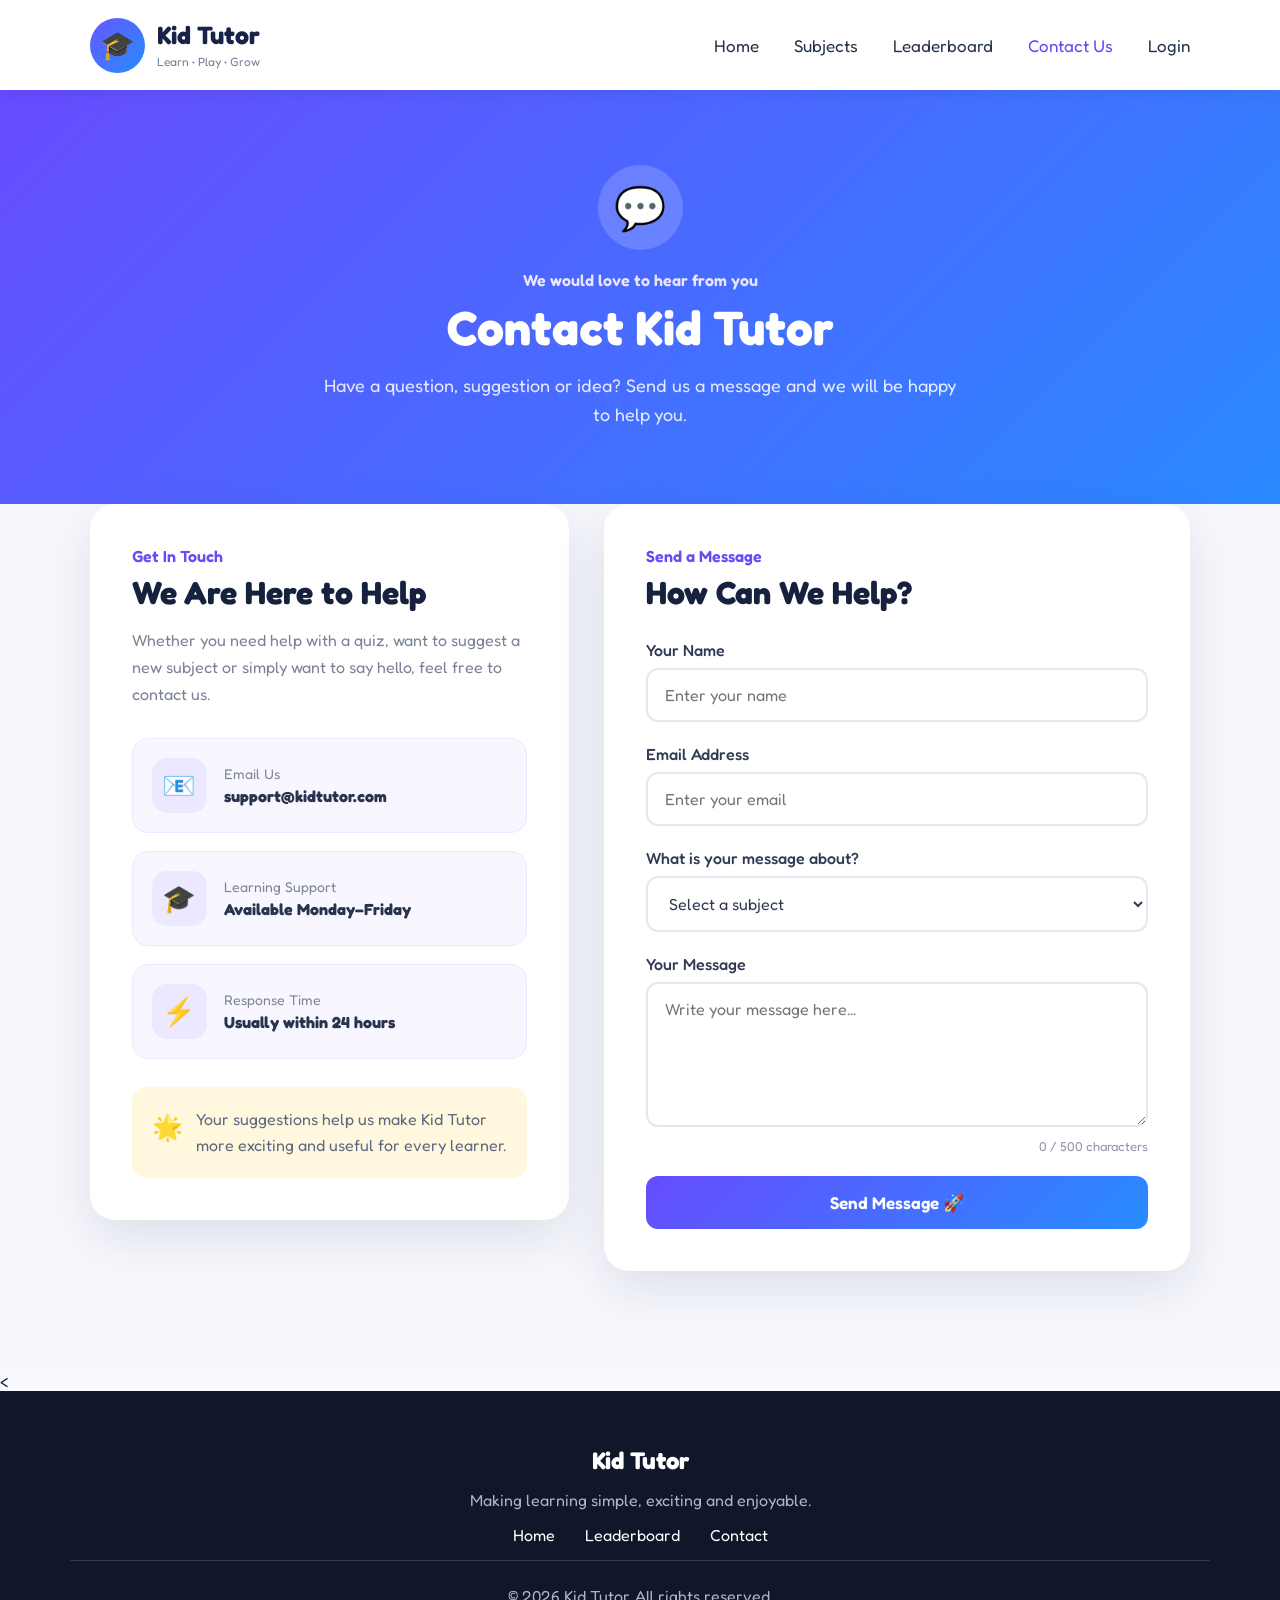
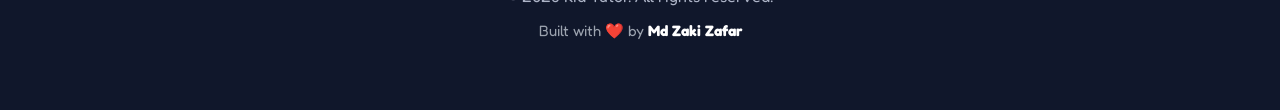
==== commit bde494fc: "Update footer with developer credit" ====
--- a/contact.html
+++ b/contact.html
@@ -610,60 +610,27 @@
 <!-- FOOTER -->
 <!-- ================================= -->
 
-<footer>
-
-
-    <h2>
-
-        Kid Tutor
-
-    </h2>
-
-
-    <p>
-
-        Making learning simple,
-
-        exciting and enjoyable.
-
+<<footer>
+
+    <h2>Kid Tutor</h2>
+
+    <p class="footer-text">
+        Making learning simple, exciting and enjoyable.
     </p>
 
-
     <div class="footer-links">
-
-
-        <a href="index.html">
-
-            Home
-
-        </a>
-
-
-        <a href="leaderboard.html">
-
-            Leaderboard
-
-        </a>
-
-
-        <a href="contact.html">
-
-            Contact
-
-        </a>
-
-
+        <a href="index.html">Home</a>
+        <a href="leaderboard.html">Leaderboard</a>
+        <a href="contact.html">Contact</a>
     </div>
 
-
     <p class="copyright">
-
-        © 2026 Kid Tutor.
-
-        All rights reserved.
-
+        © 2026 Kid Tutor. All rights reserved.
     </p>
 
+    <p class="developer">
+        Built with ❤️ by <strong>Md Zaki Zafar</strong>
+    </p>
 
 </footer>
 
--- a/css/style.css
+++ b/css/style.css
@@ -5726,4 +5726,142 @@
 }
 
 
+}
+
+/* =================================
+   MOBILE HAMBURGER NAVBAR
+================================= */
+
+
+/* Hide hamburger on laptop */
+
+.menu-toggle {
+
+    display: none;
+
+    border: none;
+
+    background: transparent;
+
+    color: #172345;
+
+    font-size: 32px;
+
+    cursor: pointer;
+
+}
+
+
+/* =================================
+   MOBILE VIEW
+================================= */
+
+@media screen and (max-width: 768px) {
+
+    .navbar {
+
+        position: relative;
+
+        display: flex;
+
+        align-items: center;
+
+        justify-content: space-between;
+
+        padding: 18px 25px;
+
+    }
+
+
+    /* Show hamburger on mobile */
+
+    .menu-toggle {
+
+        display: block;
+
+        position: relative;
+
+        z-index: 1001;
+
+    }
+
+
+    /* Hide links initially */
+
+    .navbar nav {
+
+        display: none;
+
+        position: absolute;
+
+        top: 100%;
+
+        left: 0;
+
+        width: 100%;
+
+        padding: 15px 25px 25px;
+
+        background-color: white;
+
+        flex-direction: column;
+
+        align-items: center;
+
+        gap: 0;
+
+        box-shadow:
+            0 12px 25px
+            rgba(18, 31, 70, 0.12);
+
+        z-index: 1000;
+
+    }
+
+
+    /* Open menu after clicking */
+
+    .navbar nav.active {
+
+        display: flex;
+
+    }
+
+
+    /* Mobile navigation links */
+
+    .navbar nav a {
+
+        display: block;
+
+        width: 100%;
+
+        padding: 15px;
+
+        text-align: center;
+
+        border-bottom:
+            1px solid #eeeeee;
+
+    }
+
+
+    .navbar nav a:last-child {
+
+        border-bottom: none;
+
+    }
+
+}
+
+.developer {
+    margin-top: 12px;
+    font-size: 15px;
+    color: #9ca3af;
+    text-align: center;
+}
+
+.developer strong {
+    color: #ffffff;
+    font-weight: 700;
 }
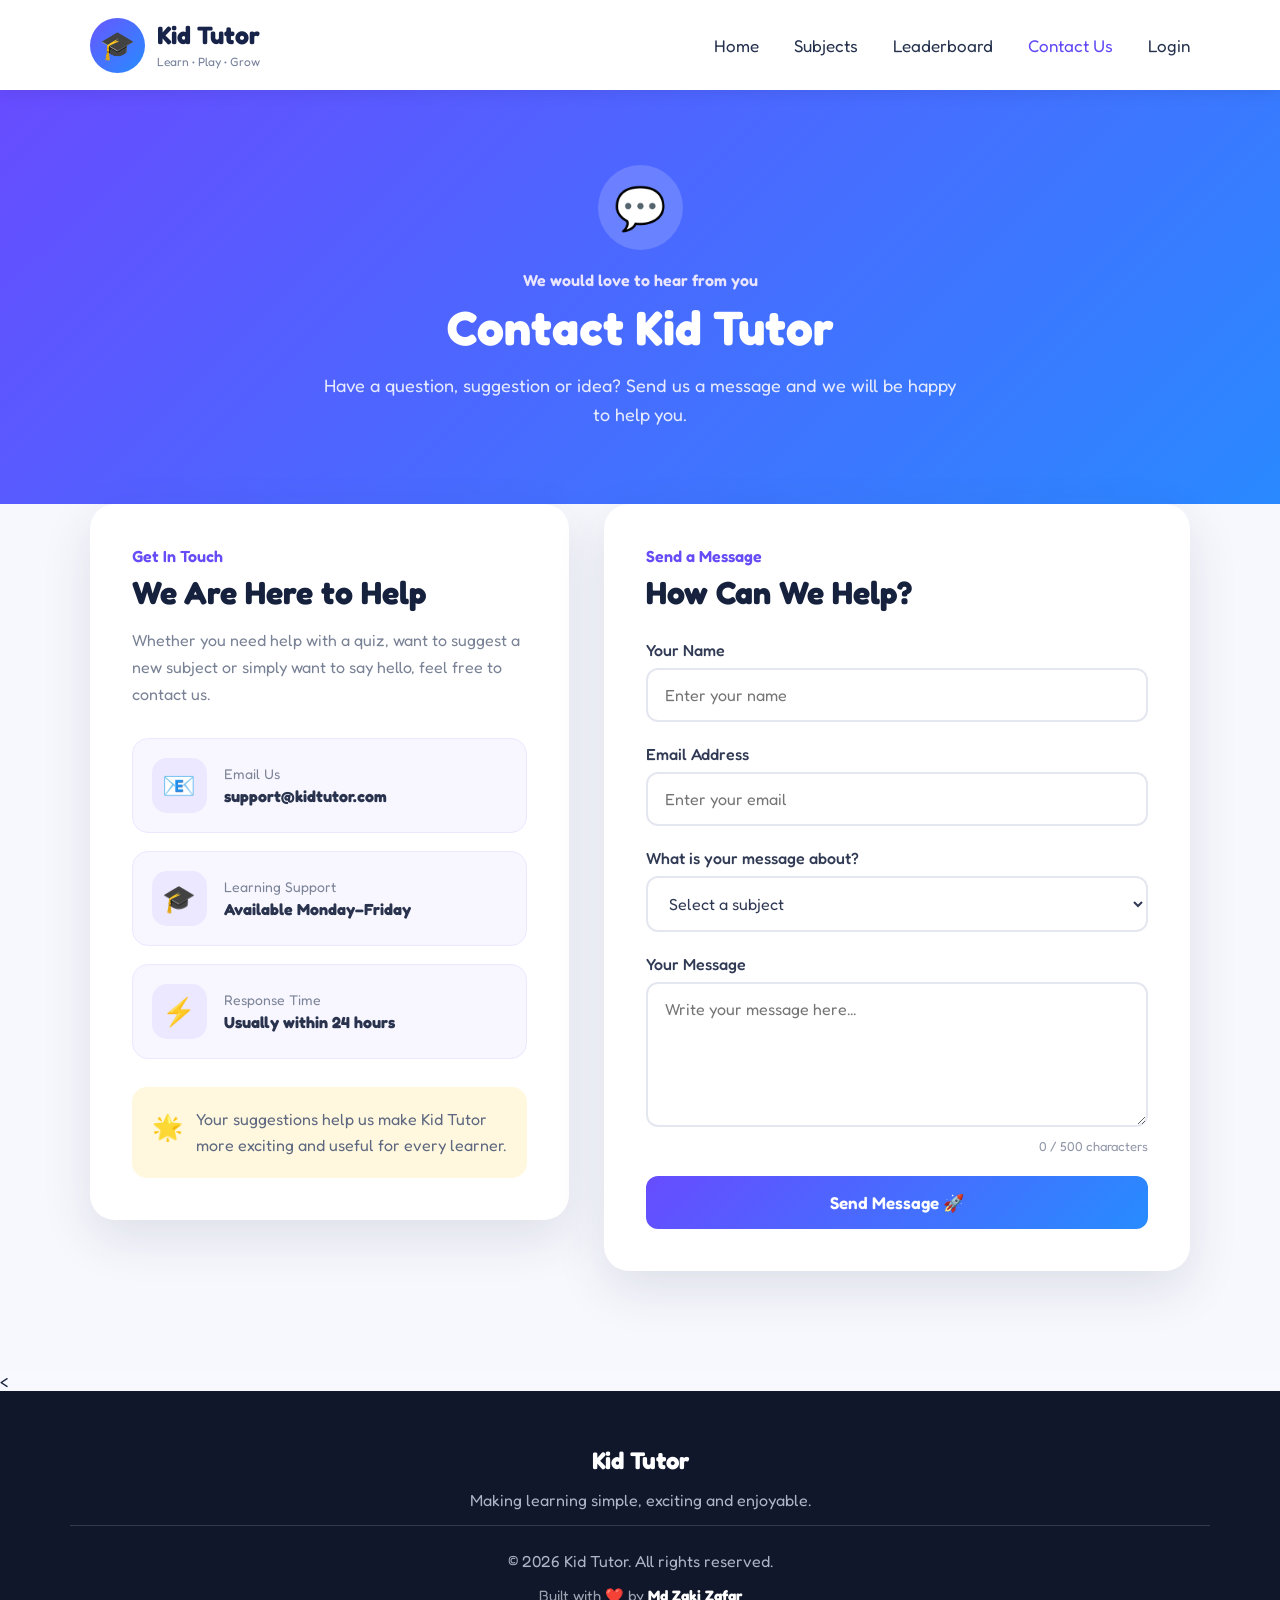
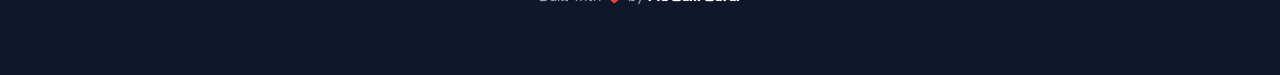
==== commit 034ef9fb: "Remove footer navigation links" ====
--- a/contact.html
+++ b/contact.html
@@ -618,11 +618,11 @@
         Making learning simple, exciting and enjoyable.
     </p>
 
-    <div class="footer-links">
-        <a href="index.html">Home</a>
-        <a href="leaderboard.html">Leaderboard</a>
-        <a href="contact.html">Contact</a>
-    </div>
+<!--    <div class="footer-links">-->
+<!--        <a href="index.html">Home</a>-->
+<!--        <a href="leaderboard.html">Leaderboard</a>-->
+<!--        <a href="contact.html">Contact</a>-->
+<!--    </div>-->
 
     <p class="copyright">
         © 2026 Kid Tutor. All rights reserved.
--- a/css/style.css
+++ b/css/style.css
@@ -607,18 +607,6 @@
 }
 
 
-.footer-links {
-
-    display:
-    flex;
-
-    justify-content:
-    center;
-
-    gap:
-    30px;
-
-}
 
 
 .footer-links a {
